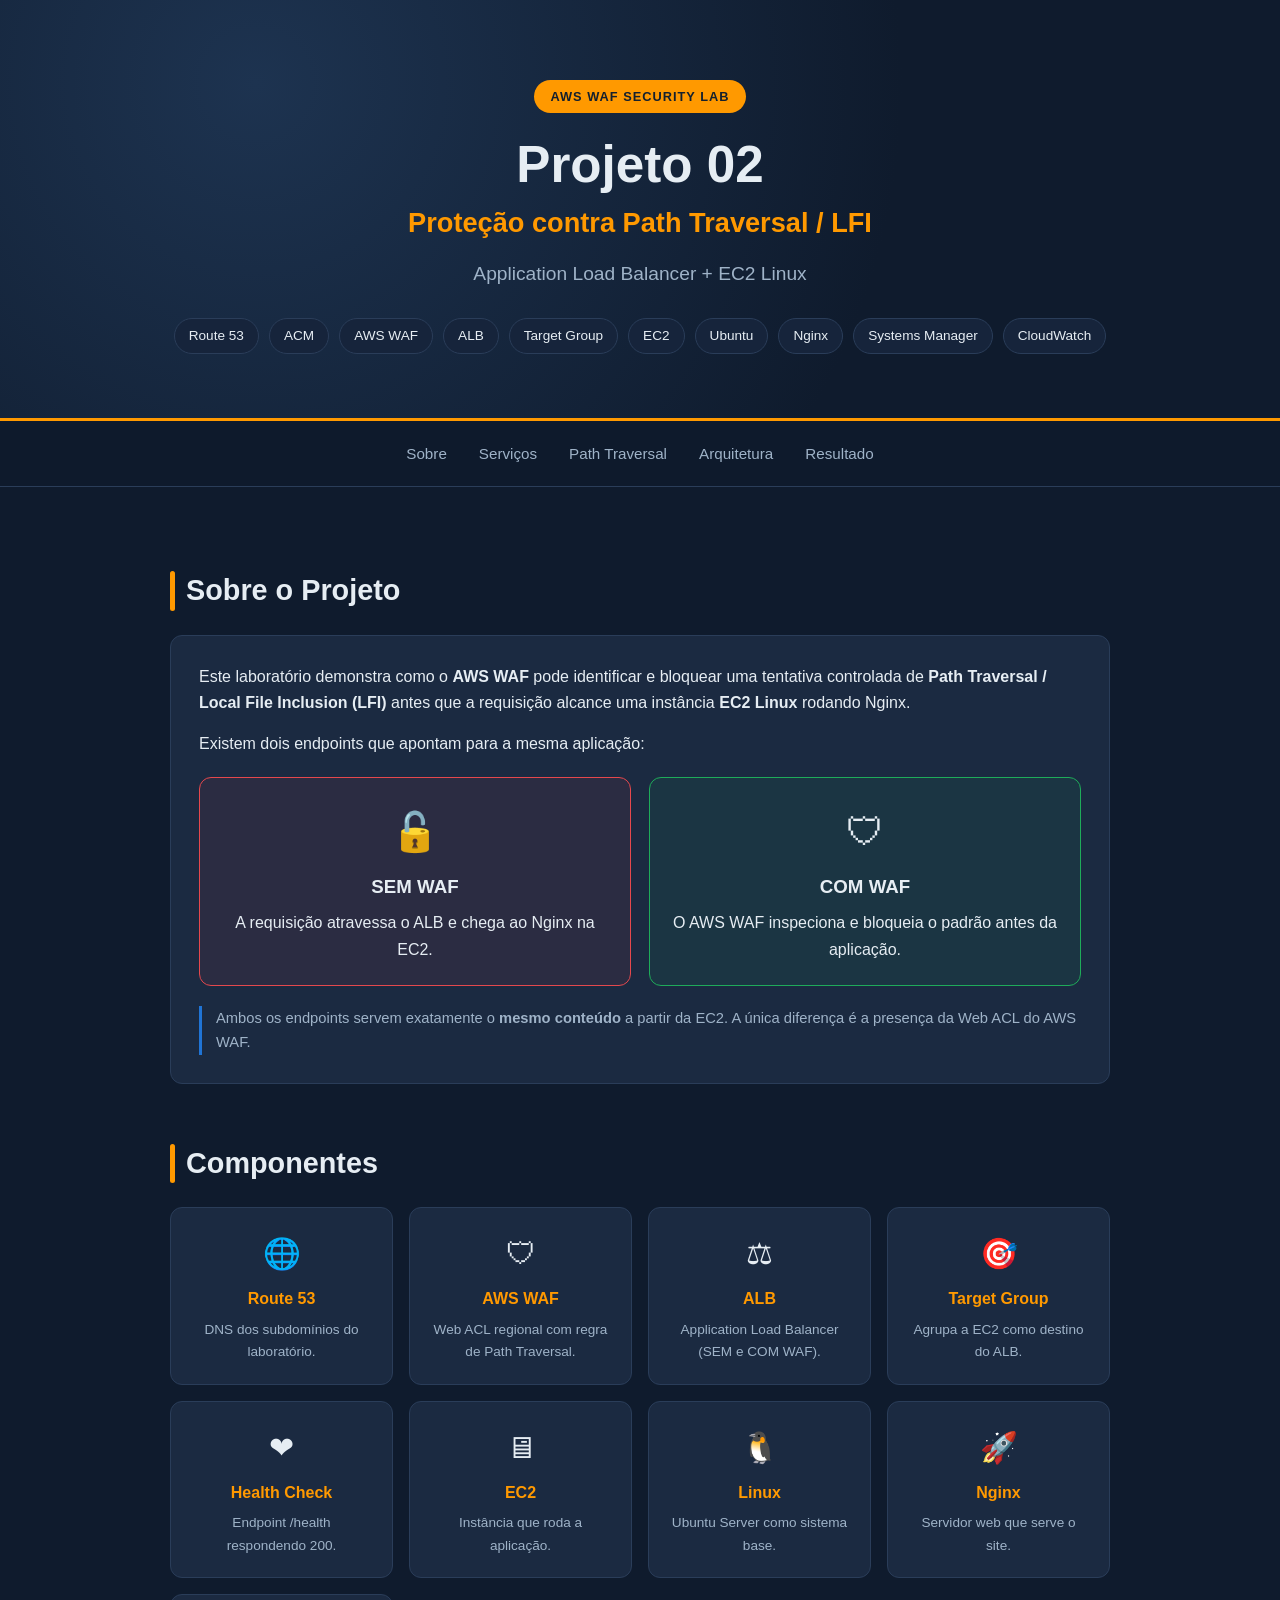
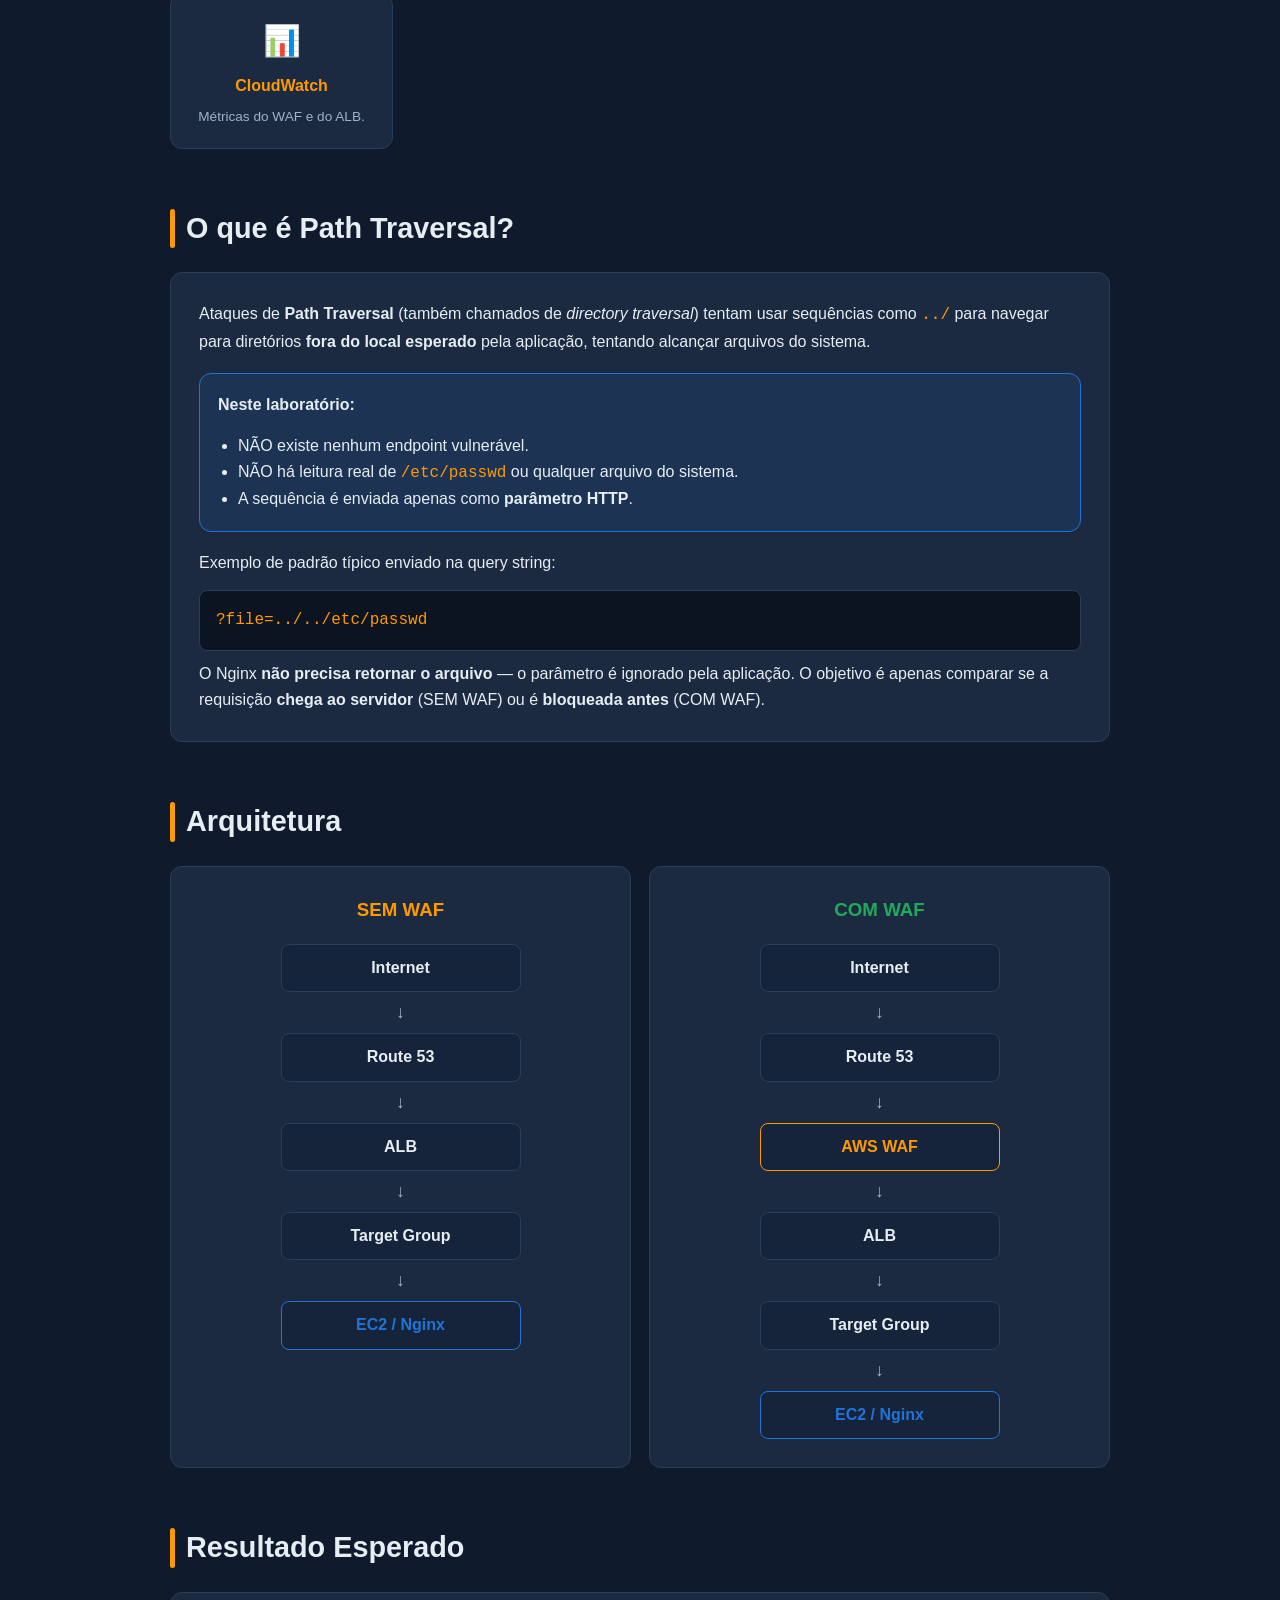
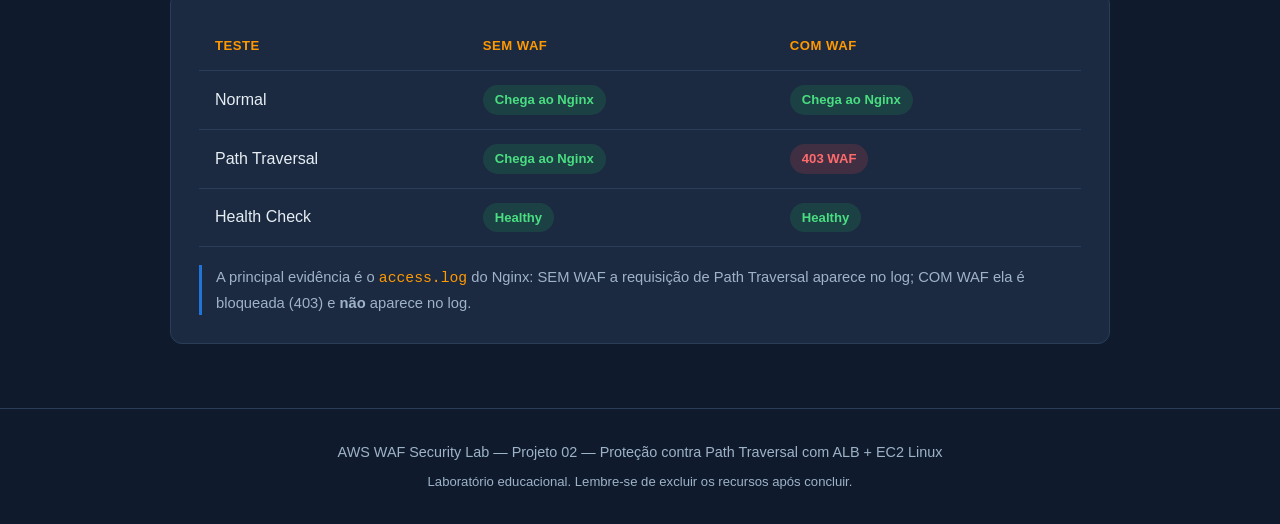
==== aws-waf-lab-02-path-traversal/web/index.html @ 6a7d6c58 "Atualização" ====
<!DOCTYPE html>
<html lang="pt-BR">
<head>
    <meta charset="UTF-8" />
    <meta name="viewport" content="width=device-width, initial-scale=1.0" />
    <meta name="description" content="AWS WAF Security Lab - Projeto 02: Proteção contra Path Traversal com Application Load Balancer e EC2 Linux" />
    <title>AWS WAF Security Lab - Projeto 02 | Path Traversal</title>
    <link rel="stylesheet" href="style.css" />
</head>
<body>
    <header class="hero">
        <div class="hero-content">
            <div class="badge">AWS WAF Security Lab</div>
            <h1>Projeto 02</h1>
            <h2>Proteção contra Path Traversal / LFI</h2>
            <p class="hero-sub">Application Load Balancer + EC2 Linux</p>
            <div class="hero-tags">
                <span class="tag">Route 53</span>
                <span class="tag">ACM</span>
                <span class="tag">AWS WAF</span>
                <span class="tag">ALB</span>
                <span class="tag">Target Group</span>
                <span class="tag">EC2</span>
                <span class="tag">Ubuntu</span>
                <span class="tag">Nginx</span>
                <span class="tag">Systems Manager</span>
                <span class="tag">CloudWatch</span>
            </div>
        </div>
    </header>

    <nav class="navbar">
        <a href="#sobre">Sobre</a>
        <a href="#servicos">Serviços</a>
        <a href="#pathtraversal">Path Traversal</a>
        <a href="#arquitetura">Arquitetura</a>
        <a href="#resultado">Resultado</a>
    </nav>

    <main>
        <!-- SOBRE -->
        <section id="sobre" class="section">
            <h2 class="section-title">Sobre o Projeto</h2>
            <div class="card">
                <p>
                    Este laboratório demonstra como o <strong>AWS WAF</strong> pode identificar e
                    bloquear uma tentativa controlada de <strong>Path Traversal / Local File
                    Inclusion (LFI)</strong> antes que a requisição alcance uma instância
                    <strong>EC2 Linux</strong> rodando Nginx.
                </p>
                <p>Existem dois endpoints que apontam para a mesma aplicação:</p>
                <div class="endpoint-grid">
                    <div class="endpoint endpoint-open">
                        <div class="endpoint-icon">&#128275;</div>
                        <h3>SEM WAF</h3>
                        <p>A requisição atravessa o ALB e chega ao Nginx na EC2.</p>
                    </div>
                    <div class="endpoint endpoint-protected">
                        <div class="endpoint-icon">&#128737;</div>
                        <h3>COM WAF</h3>
                        <p>O AWS WAF inspeciona e bloqueia o padrão antes da aplicação.</p>
                    </div>
                </div>
                <p class="note">
                    Ambos os endpoints servem exatamente o <strong>mesmo conteúdo</strong>
                    a partir da EC2. A única diferença é a presença da Web ACL do AWS WAF.
                </p>
            </div>
        </section>

        <!-- SERVICOS / CARDS -->
        <section id="servicos" class="section">
            <h2 class="section-title">Componentes</h2>
            <div class="cards-grid">
                <div class="mini-card"><span class="mini-icon">&#127760;</span><h4>Route 53</h4><p>DNS dos subdomínios do laboratório.</p></div>
                <div class="mini-card"><span class="mini-icon">&#128737;</span><h4>AWS WAF</h4><p>Web ACL regional com regra de Path Traversal.</p></div>
                <div class="mini-card"><span class="mini-icon">&#9878;</span><h4>ALB</h4><p>Application Load Balancer (SEM e COM WAF).</p></div>
                <div class="mini-card"><span class="mini-icon">&#127919;</span><h4>Target Group</h4><p>Agrupa a EC2 como destino do ALB.</p></div>
                <div class="mini-card"><span class="mini-icon">&#10084;</span><h4>Health Check</h4><p>Endpoint /health respondendo 200.</p></div>
                <div class="mini-card"><span class="mini-icon">&#128421;</span><h4>EC2</h4><p>Instância que roda a aplicação.</p></div>
                <div class="mini-card"><span class="mini-icon">&#128039;</span><h4>Linux</h4><p>Ubuntu Server como sistema base.</p></div>
                <div class="mini-card"><span class="mini-icon">&#128640;</span><h4>Nginx</h4><p>Servidor web que serve o site.</p></div>
                <div class="mini-card"><span class="mini-icon">&#128202;</span><h4>CloudWatch</h4><p>Métricas do WAF e do ALB.</p></div>
            </div>
        </section>

        <!-- PATH TRAVERSAL -->
        <section id="pathtraversal" class="section">
            <h2 class="section-title">O que é Path Traversal?</h2>
            <div class="card">
                <p>
                    Ataques de <strong>Path Traversal</strong> (também chamados de
                    <em>directory traversal</em>) tentam usar sequências como <code>../</code>
                    para navegar para diretórios <strong>fora do local esperado</strong> pela
                    aplicação, tentando alcançar arquivos do sistema.
                </p>
                <div class="highlight-box">
                    <p><strong>Neste laboratório:</strong></p>
                    <ul>
                        <li>NÃO existe nenhum endpoint vulnerável.</li>
                        <li>NÃO há leitura real de <code>/etc/passwd</code> ou qualquer arquivo do sistema.</li>
                        <li>A sequência é enviada apenas como <strong>parâmetro HTTP</strong>.</li>
                    </ul>
                </div>
                <p>Exemplo de padrão típico enviado na query string:</p>
                <pre><code>?file=../../etc/passwd</code></pre>
                <p>
                    O Nginx <strong>não precisa retornar o arquivo</strong> — o parâmetro é
                    ignorado pela aplicação. O objetivo é apenas comparar se a requisição
                    <strong>chega ao servidor</strong> (SEM WAF) ou é <strong>bloqueada antes</strong>
                    (COM WAF).
                </p>
            </div>
        </section>

        <!-- ARQUITETURA -->
        <section id="arquitetura" class="section">
            <h2 class="section-title">Arquitetura</h2>
            <div class="arch-grid">
                <div class="card arch-card">
                    <h3>SEM WAF</h3>
                    <div class="flow">
                        <div class="flow-node">Internet</div>
                        <div class="flow-arrow">&#8595;</div>
                        <div class="flow-node">Route 53</div>
                        <div class="flow-arrow">&#8595;</div>
                        <div class="flow-node">ALB</div>
                        <div class="flow-arrow">&#8595;</div>
                        <div class="flow-node">Target Group</div>
                        <div class="flow-arrow">&#8595;</div>
                        <div class="flow-node flow-ec2">EC2 / Nginx</div>
                    </div>
                </div>
                <div class="card arch-card arch-protected">
                    <h3>COM WAF</h3>
                    <div class="flow">
                        <div class="flow-node">Internet</div>
                        <div class="flow-arrow">&#8595;</div>
                        <div class="flow-node">Route 53</div>
                        <div class="flow-arrow">&#8595;</div>
                        <div class="flow-node flow-waf">AWS WAF</div>
                        <div class="flow-arrow">&#8595;</div>
                        <div class="flow-node">ALB</div>
                        <div class="flow-arrow">&#8595;</div>
                        <div class="flow-node">Target Group</div>
                        <div class="flow-arrow">&#8595;</div>
                        <div class="flow-node flow-ec2">EC2 / Nginx</div>
                    </div>
                </div>
            </div>
        </section>

        <!-- RESULTADO -->
        <section id="resultado" class="section">
            <h2 class="section-title">Resultado Esperado</h2>
            <div class="card">
                <table class="result-table">
                    <thead>
                        <tr>
                            <th>Teste</th>
                            <th>SEM WAF</th>
                            <th>COM WAF</th>
                        </tr>
                    </thead>
                    <tbody>
                        <tr>
                            <td>Normal</td>
                            <td><span class="status status-ok">Chega ao Nginx</span></td>
                            <td><span class="status status-ok">Chega ao Nginx</span></td>
                        </tr>
                        <tr>
                            <td>Path Traversal</td>
                            <td><span class="status status-ok">Chega ao Nginx</span></td>
                            <td><span class="status status-block">403 WAF</span></td>
                        </tr>
                        <tr>
                            <td>Health Check</td>
                            <td><span class="status status-ok">Healthy</span></td>
                            <td><span class="status status-ok">Healthy</span></td>
                        </tr>
                    </tbody>
                </table>
                <p class="note">
                    A principal evidência é o <code>access.log</code> do Nginx: SEM WAF a
                    requisição de Path Traversal aparece no log; COM WAF ela é bloqueada (403)
                    e <strong>não</strong> aparece no log.
                </p>
            </div>
        </section>
    </main>

    <footer class="footer">
        <p>AWS WAF Security Lab &mdash; Projeto 02 &mdash; Proteção contra Path Traversal com ALB + EC2 Linux</p>
        <p class="footer-sub">Laboratório educacional. Lembre-se de excluir os recursos após concluir.</p>
    </footer>
</body>
</html>
---- aws-waf-lab-02-path-traversal/web/style.css ----
:root {
    --aws-dark: #0f1b2d;
    --aws-navy: #16243b;
    --aws-orange: #ff9900;
    --aws-blue: #2074d5;
    --text: #e6edf3;
    --text-muted: #9fb3c8;
    --card-bg: #1b2a41;
    --border: #2a3d59;
    --green: #1fab5a;
    --red: #e5484d;
    --radius: 12px;
}

* {
    margin: 0;
    padding: 0;
    box-sizing: border-box;
}

html {
    scroll-behavior: smooth;
}

body {
    font-family: "Segoe UI", -apple-system, BlinkMacSystemFont, Roboto, Helvetica, Arial, sans-serif;
    background: var(--aws-dark);
    color: var(--text);
    line-height: 1.65;
}

/* HERO */
.hero {
    background: radial-gradient(circle at 20% 20%, #1d3350 0%, var(--aws-dark) 60%);
    padding: 80px 24px 64px;
    text-align: center;
    border-bottom: 3px solid var(--aws-orange);
}

.hero-content {
    max-width: 960px;
    margin: 0 auto;
}

.badge {
    display: inline-block;
    background: var(--aws-orange);
    color: #14202e;
    font-weight: 700;
    letter-spacing: 1px;
    text-transform: uppercase;
    font-size: 0.8rem;
    padding: 6px 16px;
    border-radius: 999px;
    margin-bottom: 24px;
}

.hero h1 {
    font-size: 3.2rem;
    font-weight: 800;
    line-height: 1.1;
}

.hero h2 {
    font-size: 1.7rem;
    color: var(--aws-orange);
    margin-top: 8px;
    font-weight: 600;
}

.hero-sub {
    font-size: 1.2rem;
    color: var(--text-muted);
    margin-top: 12px;
}

.hero-tags {
    display: flex;
    flex-wrap: wrap;
    gap: 10px;
    justify-content: center;
    margin-top: 28px;
}

.tag {
    background: var(--aws-navy);
    border: 1px solid var(--border);
    color: var(--text);
    padding: 6px 14px;
    border-radius: 999px;
    font-size: 0.85rem;
}

/* NAVBAR */
.navbar {
    position: sticky;
    top: 0;
    z-index: 10;
    display: flex;
    flex-wrap: wrap;
    gap: 8px;
    justify-content: center;
    background: rgba(15, 27, 45, 0.95);
    backdrop-filter: blur(8px);
    padding: 14px 16px;
    border-bottom: 1px solid var(--border);
}

.navbar a {
    color: var(--text-muted);
    text-decoration: none;
    font-size: 0.95rem;
    padding: 6px 12px;
    border-radius: 8px;
    transition: color 0.2s, background 0.2s;
}

.navbar a:hover {
    color: var(--text);
    background: var(--aws-navy);
}

/* MAIN / SECTIONS */
main {
    max-width: 980px;
    margin: 0 auto;
    padding: 24px 20px 64px;
}

.section {
    margin-top: 56px;
    scroll-margin-top: 80px;
}

.section-title {
    font-size: 1.8rem;
    margin-bottom: 20px;
    position: relative;
    padding-left: 16px;
}

.section-title::before {
    content: "";
    position: absolute;
    left: 0;
    top: 4px;
    bottom: 4px;
    width: 5px;
    background: var(--aws-orange);
    border-radius: 4px;
}

.card {
    background: var(--card-bg);
    border: 1px solid var(--border);
    border-radius: var(--radius);
    padding: 28px;
}

.card p {
    margin-bottom: 14px;
}

.card p:last-child {
    margin-bottom: 0;
}

.card ul {
    margin: 0 0 14px 20px;
}

.note {
    color: var(--text-muted);
    font-size: 0.92rem;
    border-left: 3px solid var(--aws-blue);
    padding-left: 14px;
    margin-top: 18px;
}

.highlight-box {
    background: rgba(32, 116, 213, 0.12);
    border: 1px solid var(--aws-blue);
    border-radius: var(--radius);
    padding: 18px;
    margin: 18px 0;
}

.highlight-box ul {
    margin: 8px 0 0 20px;
}

pre {
    background: #0b1420;
    border: 1px solid var(--border);
    border-radius: 8px;
    padding: 16px;
    overflow-x: auto;
    margin: 10px 0;
}

code {
    font-family: "Consolas", "Courier New", monospace;
    color: var(--aws-orange);
}

/* ENDPOINTS */
.endpoint-grid {
    display: grid;
    grid-template-columns: 1fr 1fr;
    gap: 18px;
    margin: 20px 0;
}

.endpoint {
    border-radius: var(--radius);
    padding: 22px;
    text-align: center;
    border: 1px solid var(--border);
}

.endpoint-open {
    background: rgba(229, 72, 77, 0.08);
    border-color: var(--red);
}

.endpoint-protected {
    background: rgba(31, 171, 90, 0.08);
    border-color: var(--green);
}

.endpoint-icon {
    font-size: 2.4rem;
    margin-bottom: 8px;
}

.endpoint h3 {
    margin-bottom: 8px;
}

/* CARDS GRID (componentes) */
.cards-grid {
    display: grid;
    grid-template-columns: repeat(auto-fill, minmax(180px, 1fr));
    gap: 16px;
}

.mini-card {
    background: var(--card-bg);
    border: 1px solid var(--border);
    border-radius: var(--radius);
    padding: 20px;
    text-align: center;
    transition: transform 0.15s, border-color 0.15s;
}

.mini-card:hover {
    transform: translateY(-3px);
    border-color: var(--aws-orange);
}

.mini-icon {
    font-size: 1.9rem;
    display: block;
    margin-bottom: 8px;
}

.mini-card h4 {
    color: var(--aws-orange);
    margin-bottom: 6px;
}

.mini-card p {
    font-size: 0.85rem;
    color: var(--text-muted);
}

/* ARQUITETURA */
.arch-grid {
    display: grid;
    grid-template-columns: 1fr 1fr;
    gap: 18px;
}

.arch-card {
    text-align: center;
}

.arch-card h3 {
    margin-bottom: 18px;
    color: var(--aws-orange);
}

.arch-protected h3 {
    color: var(--green);
}

.flow {
    display: flex;
    flex-direction: column;
    align-items: center;
    gap: 6px;
}

.flow-node {
    background: var(--aws-navy);
    border: 1px solid var(--border);
    border-radius: 8px;
    padding: 10px 18px;
    width: 100%;
    max-width: 240px;
    font-weight: 600;
}

.flow-waf {
    border-color: var(--aws-orange);
    color: var(--aws-orange);
}

.flow-ec2 {
    border-color: var(--aws-blue);
    color: var(--aws-blue);
}

.flow-arrow {
    color: var(--text-muted);
    font-size: 1.1rem;
}

/* TABELA RESULTADO */
.result-table {
    width: 100%;
    border-collapse: collapse;
    margin-bottom: 10px;
}

.result-table th,
.result-table td {
    padding: 14px 16px;
    text-align: left;
    border-bottom: 1px solid var(--border);
}

.result-table th {
    color: var(--aws-orange);
    text-transform: uppercase;
    font-size: 0.82rem;
    letter-spacing: 0.5px;
}

.status {
    display: inline-block;
    padding: 4px 12px;
    border-radius: 999px;
    font-weight: 700;
    font-size: 0.82rem;
}

.status-ok {
    background: rgba(31, 171, 90, 0.18);
    color: #4ade80;
}

.status-block {
    background: rgba(229, 72, 77, 0.18);
    color: #ff6b6b;
}

/* FOOTER */
.footer {
    text-align: center;
    padding: 32px 20px;
    border-top: 1px solid var(--border);
    color: var(--text-muted);
    font-size: 0.9rem;
}

.footer-sub {
    margin-top: 6px;
    font-size: 0.82rem;
}

/* RESPONSIVE */
@media (max-width: 720px) {
    .hero h1 {
        font-size: 2.3rem;
    }
    .hero h2 {
        font-size: 1.3rem;
    }
    .endpoint-grid,
    .arch-grid {
        grid-template-columns: 1fr;
    }
}
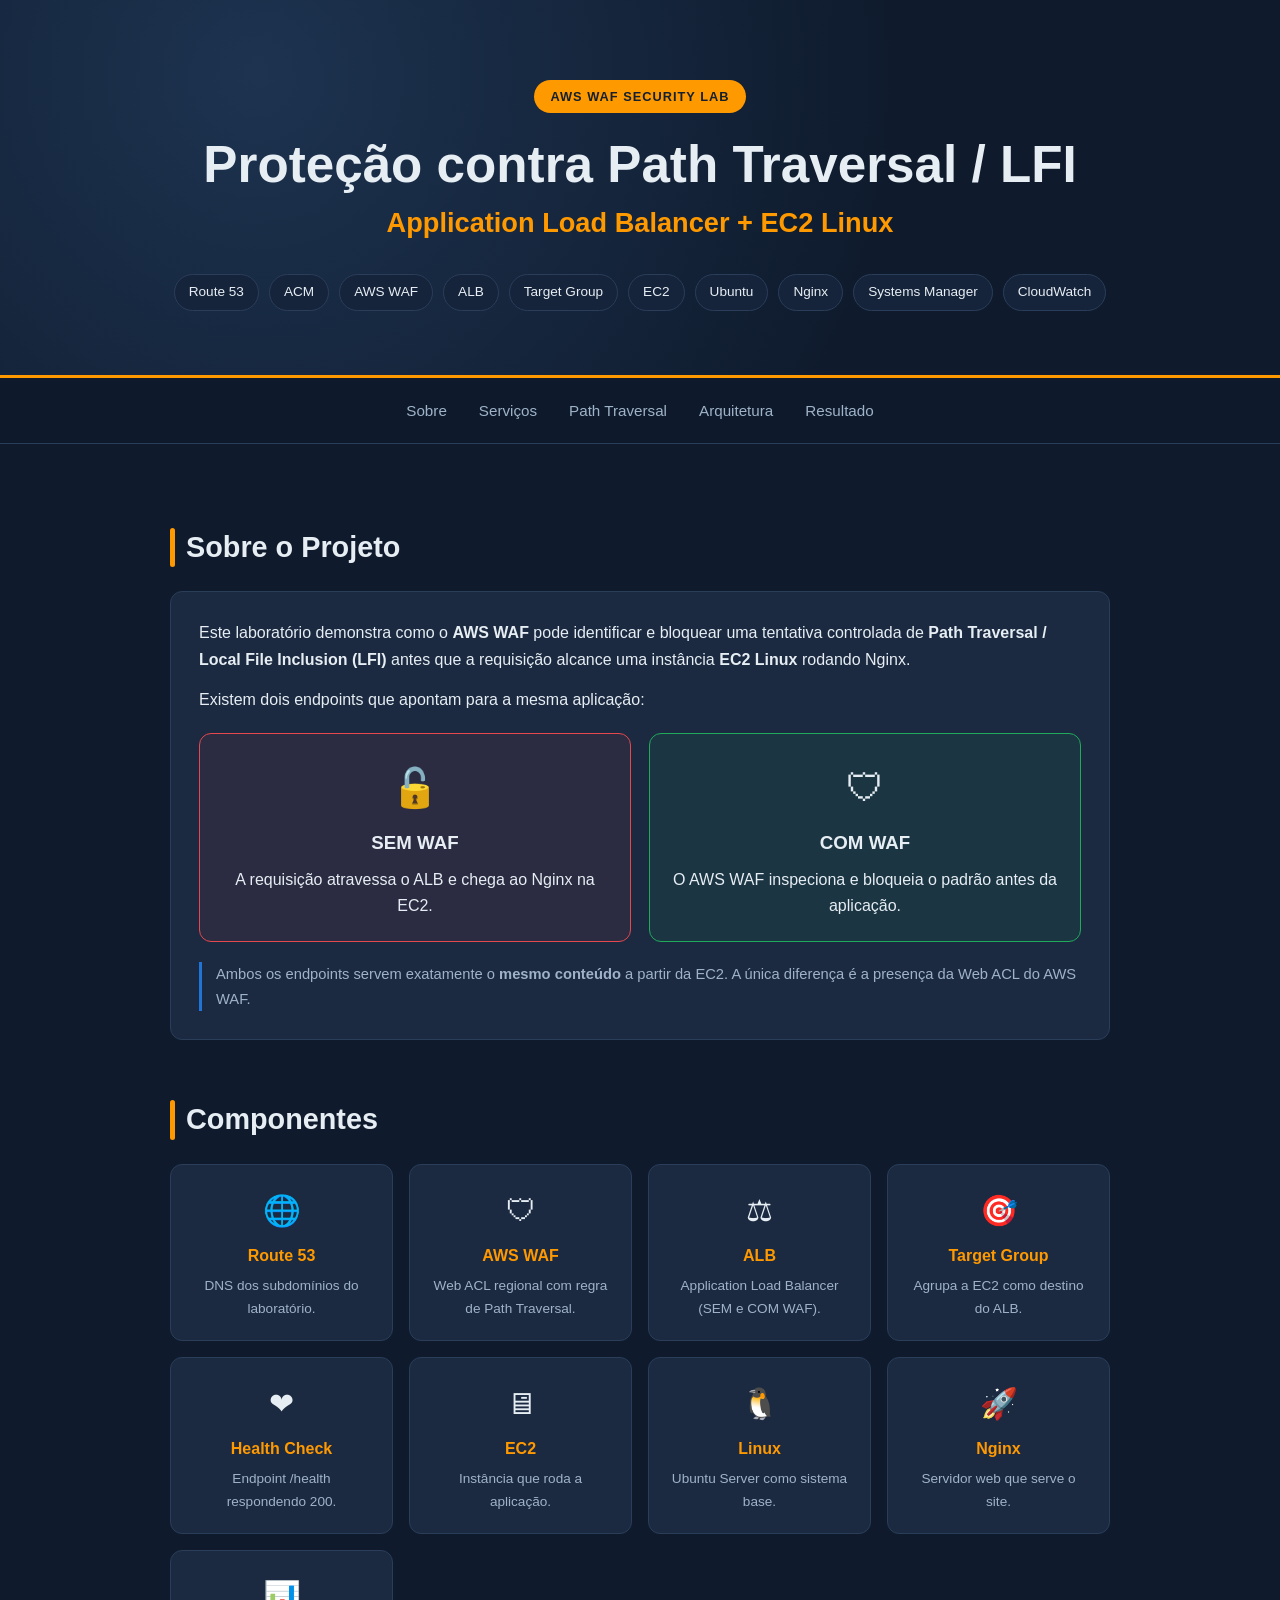
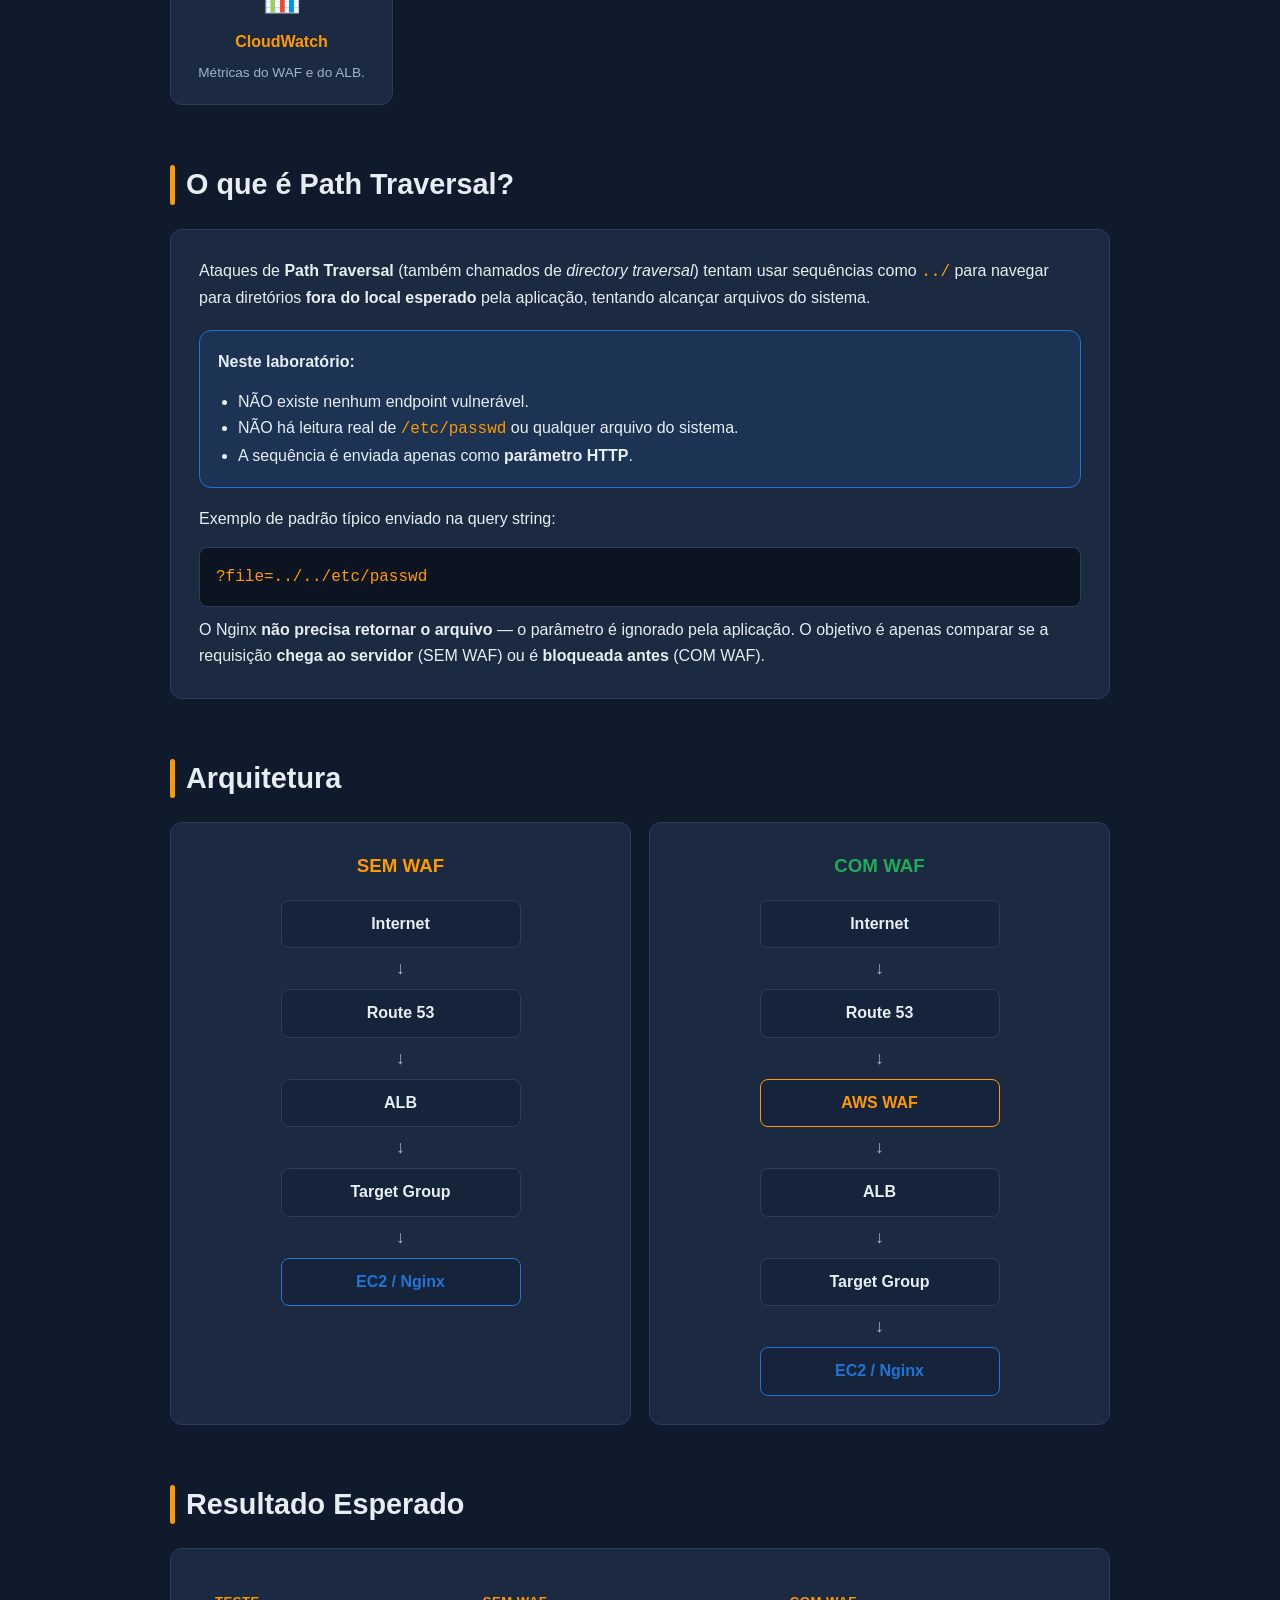
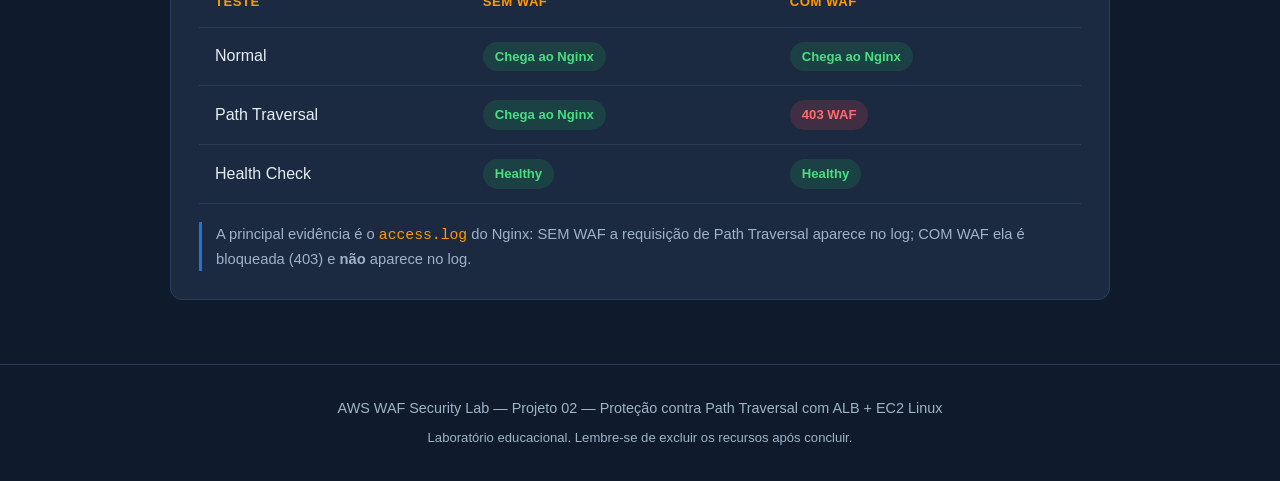
==== commit d5d665ca: "Alteração" ====
--- a/aws-waf-lab-02-path-traversal/web/index.html
+++ b/aws-waf-lab-02-path-traversal/web/index.html
@@ -4,16 +4,15 @@
     <meta charset="UTF-8" />
     <meta name="viewport" content="width=device-width, initial-scale=1.0" />
     <meta name="description" content="AWS WAF Security Lab - Projeto 02: Proteção contra Path Traversal com Application Load Balancer e EC2 Linux" />
-    <title>AWS WAF Security Lab - Projeto 02 | Path Traversal</title>
+    <title>AWS WAF Security Lab - Projeto 02 | Proteção Path Traversal</title>
     <link rel="stylesheet" href="style.css" />
 </head>
 <body>
     <header class="hero">
         <div class="hero-content">
             <div class="badge">AWS WAF Security Lab</div>
-            <h1>Projeto 02</h1>
-            <h2>Proteção contra Path Traversal / LFI</h2>
-            <p class="hero-sub">Application Load Balancer + EC2 Linux</p>
+            <h1>Proteção contra Path Traversal / LFI</h1>
+            <h2>Application Load Balancer + EC2 Linux</h2>
             <div class="hero-tags">
                 <span class="tag">Route 53</span>
                 <span class="tag">ACM</span>
